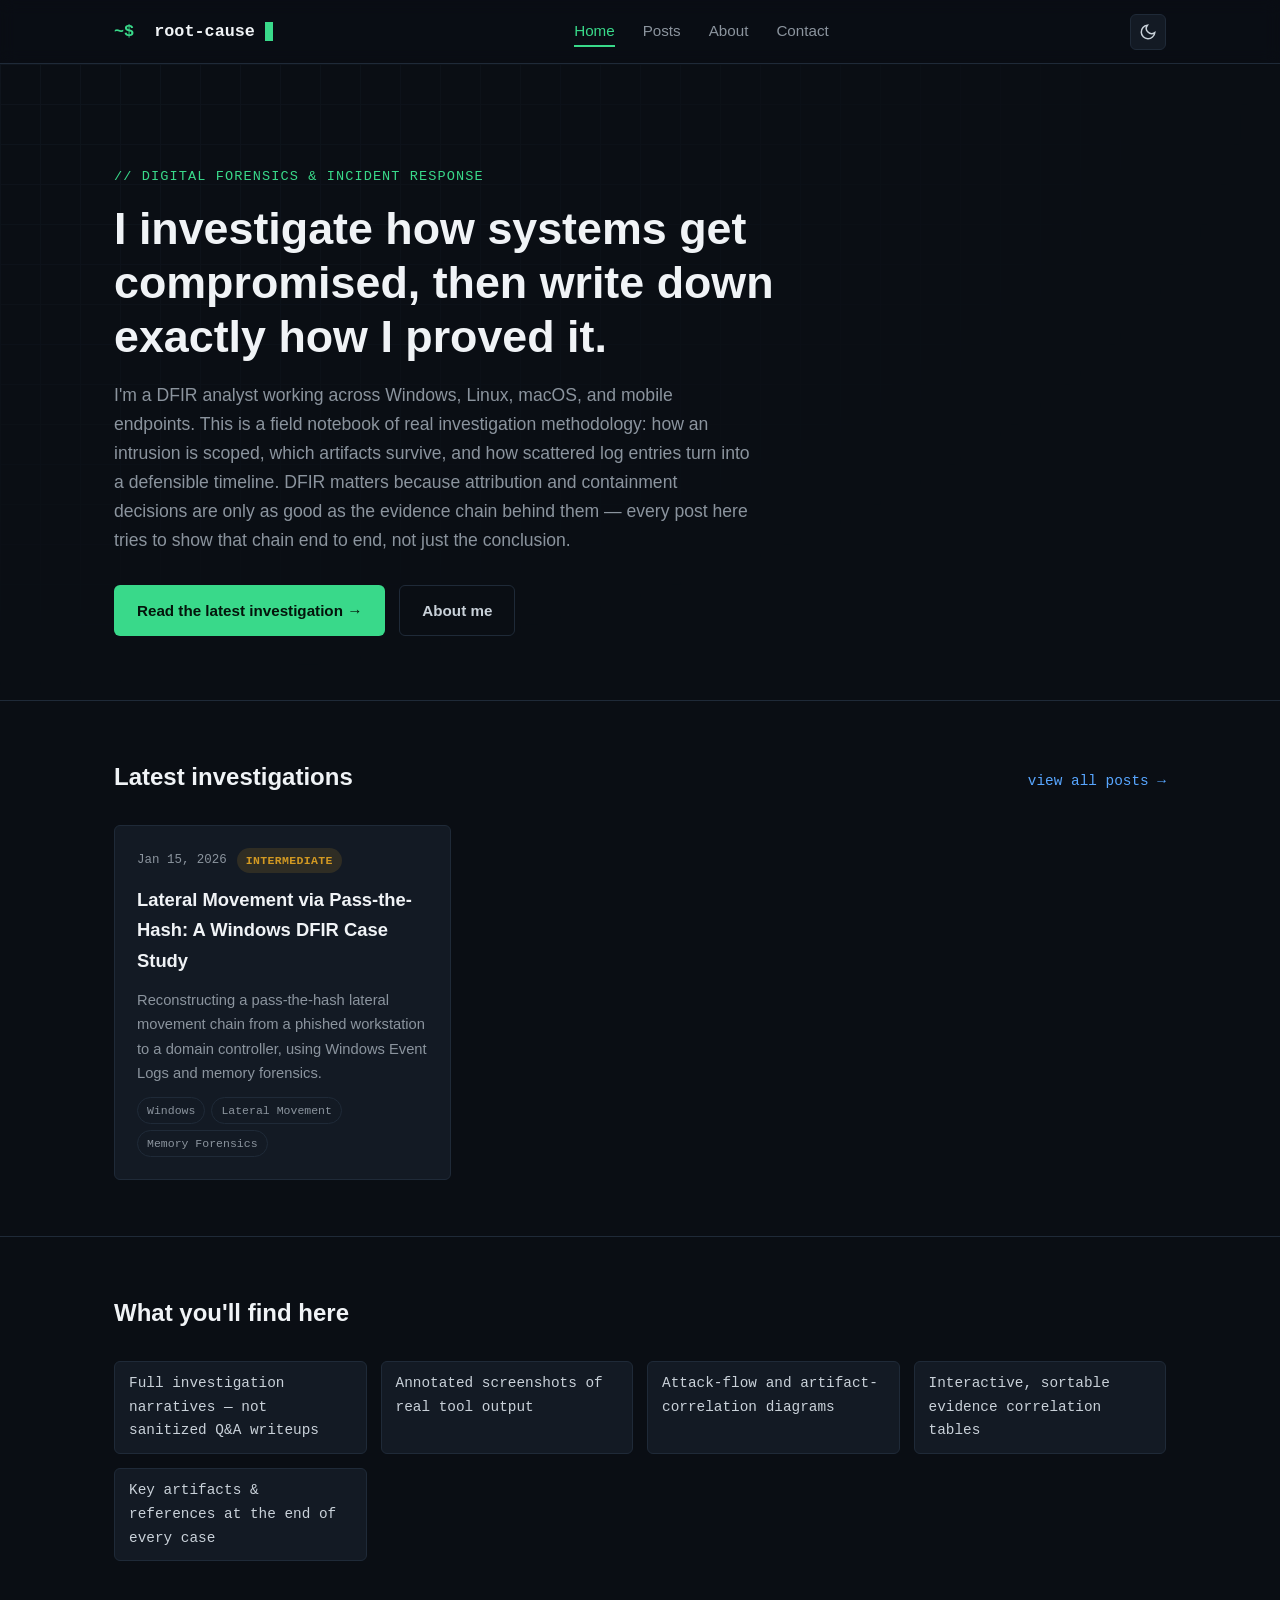
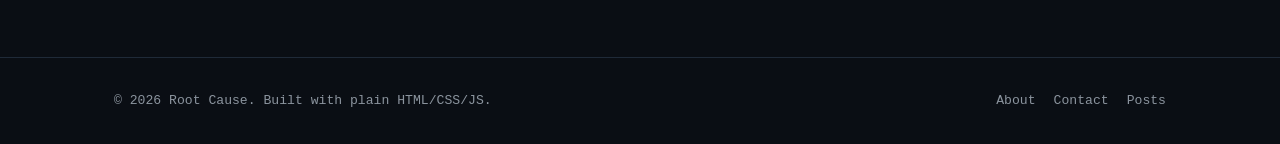
==== index.html @ 230860d8 "Initial Root Cause site Co-Authored-By: Claude Sonnet 5.5 <noreply@anthropic.com>" ====
<!DOCTYPE html>
<html lang="en">
<head>
  <meta charset="UTF-8">
  <meta name="viewport" content="width=device-width, initial-scale=1.0">
  <title>Root Cause | Digital Forensics &amp; Incident Response</title>
  <meta name="description" content="Investigation write-ups in digital forensics and incident response: Windows, Linux, macOS, mobile, and email case studies.">
  <link rel="stylesheet" href="css/style.css">
  <link rel="stylesheet" href="css/syntax-highlight.css">
</head>
<body data-posts-json="posts.json">

  <header class="site-header">
    <div class="container">
      <a href="index.html" class="brand"><span class="prompt">~$</span>&nbsp;root-cause<span class="cursor"></span></a>
      <nav>
        <ul class="nav-links">
          <li><a href="index.html" class="active">Home</a></li>
          <li><a href="posts/index.html">Posts</a></li>
          <li><a href="about.html">About</a></li>
          <li><a href="contact.html">Contact</a></li>
        </ul>
      </nav>
      <div class="nav-actions">
        <button class="theme-toggle" data-theme-toggle aria-label="Toggle dark/light theme">
          <svg class="icon-moon" viewBox="0 0 24 24" fill="none" stroke="currentColor" stroke-width="2"><path d="M21 12.79A9 9 0 1111.21 3 7 7 0 0021 12.79z"/></svg>
          <svg class="icon-sun" viewBox="0 0 24 24" fill="none" stroke="currentColor" stroke-width="2"><circle cx="12" cy="12" r="5"/><path d="M12 1v2M12 21v2M4.22 4.22l1.42 1.42M18.36 18.36l1.42 1.42M1 12h2M21 12h2M4.22 19.78l1.42-1.42M18.36 5.64l1.42-1.42"/></svg>
        </button>
        <button class="nav-burger" data-nav-burger aria-label="Toggle menu">
          <svg viewBox="0 0 24 24" width="18" height="18" fill="none" stroke="currentColor" stroke-width="2"><path d="M3 12h18M3 6h18M3 18h18"/></svg>
        </button>
      </div>
    </div>
  </header>

  <div class="mobile-nav" data-mobile-nav>
    <ul>
      <li><a href="index.html">Home</a></li>
      <li><a href="posts/index.html">Posts</a></li>
      <li><a href="about.html">About</a></li>
      <li><a href="contact.html">Contact</a></li>
    </ul>
  </div>

  <main>
    <section class="hero">
      <div class="container">
        <p class="eyebrow">// digital forensics &amp; incident response</p>
        <h1>I investigate how systems get compromised, then write down exactly how I proved it.</h1>
        <p class="lede">
          I'm a DFIR analyst working across Windows, Linux, macOS, and mobile endpoints. This is a
          field notebook of real investigation methodology: how an intrusion is scoped, which
          artifacts survive, and how scattered log entries turn into a defensible timeline.
          DFIR matters because attribution and containment decisions are only as good as the
          evidence chain behind them — every post here tries to show that chain end to end,
          not just the conclusion.
        </p>
        <div class="hero-actions">
          <a class="btn btn-primary" href="posts/2026-01-15-pass-the-hash-lateral-movement.html">Read the latest investigation →</a>
          <a class="btn btn-ghost" href="about.html">About me</a>
        </div>
      </div>
    </section>

    <section class="section">
      <div class="container">
        <div class="section-head">
          <h2>Latest investigations</h2>
          <a class="view-all" href="posts/index.html">view all posts →</a>
        </div>
        <div id="latest-posts" class="post-grid" data-limit="3">
          <p class="empty-state">// loading posts…</p>
        </div>
      </div>
    </section>

    <section class="section" style="border-top:1px solid var(--border);">
      <div class="container">
        <div class="section-head"><h2>What you'll find here</h2></div>
        <ul class="skill-list" style="display:grid;grid-template-columns:repeat(auto-fill,minmax(220px,1fr));gap:14px;">
          <li>Full investigation narratives — not sanitized Q&amp;A writeups</li>
          <li>Annotated screenshots of real tool output</li>
          <li>Attack-flow and artifact-correlation diagrams</li>
          <li>Interactive, sortable evidence correlation tables</li>
          <li>Key artifacts &amp; references at the end of every case</li>
        </ul>
      </div>
    </section>
  </main>

  <footer class="site-footer">
    <div class="container">
      <span>© 2026 Root Cause. Built with plain HTML/CSS/JS.</span>
      <div class="footer-links">
        <a href="about.html">About</a>
        <a href="contact.html">Contact</a>
        <a href="posts/index.html">Posts</a>
      </div>
    </div>
  </footer>

  <script src="js/main.js"></script>
  <script src="js/filter.js"></script>
</body>
</html>
---- css/style.css ----
/* ==========================================================================
   DFIR Blog — core stylesheet
   No external fonts/CDNs: system font stack only, for fast/offline loads.
   ========================================================================== */

:root {
  --bg: #0a0e14;
  --bg-elevated: #111721;
  --bg-card: #131a24;
  --border: #1f2a38;
  --text: #c9d1d9;
  --text-dim: #8b949e;
  --text-bright: #f0f3f6;
  --accent: #39d98a;
  --accent-dim: #23a466;
  --accent-2: #58a6ff;
  --danger: #f85149;
  --warning: #d29922;
  --code-bg: #0d1117;
  --shadow: 0 4px 24px rgba(0, 0, 0, 0.4);
  --font-body: -apple-system, BlinkMacSystemFont, "Segoe UI", Roboto, "Helvetica Neue", Arial, sans-serif;
  --font-mono: ui-monospace, SFMono-Regular, "Cascadia Code", Consolas, "Liberation Mono", Menlo, monospace;
  --radius: 6px;
  --max-width: 1100px;
  --header-h: 64px;
}

[data-theme="light"] {
  --bg: #f6f8fa;
  --bg-elevated: #ffffff;
  --bg-card: #ffffff;
  --border: #d0d7de;
  --text: #1f2328;
  --text-dim: #57606a;
  --text-bright: #0a0e14;
  --accent: #1a7f4e;
  --accent-dim: #146b41;
  --accent-2: #0969da;
  --danger: #cf222e;
  --warning: #9a6700;
  --code-bg: #f6f8fa;
  --shadow: 0 4px 24px rgba(140, 149, 159, 0.2);
}

* { box-sizing: border-box; }

html {
  scroll-behavior: smooth;
}

body {
  margin: 0;
  background: var(--bg);
  color: var(--text);
  font-family: var(--font-body);
  font-size: 16px;
  line-height: 1.65;
  transition: background 0.25s ease, color 0.25s ease;
}

img { max-width: 100%; display: block; }

a { color: var(--accent-2); text-decoration: none; }
a:hover { text-decoration: underline; }

.container {
  max-width: var(--max-width);
  margin: 0 auto;
  padding: 0 24px;
}

/* ---------- Header / Nav ---------- */

.site-header {
  position: sticky;
  top: 0;
  z-index: 100;
  height: var(--header-h);
  display: flex;
  align-items: center;
  background: rgba(10, 14, 20, 0.85);
  backdrop-filter: blur(8px);
  border-bottom: 1px solid var(--border);
}

[data-theme="light"] .site-header {
  background: rgba(246, 248, 250, 0.85);
}

.site-header .container {
  display: flex;
  align-items: center;
  justify-content: space-between;
  width: 100%;
}

.brand {
  display: flex;
  align-items: center;
  gap: 10px;
  font-family: var(--font-mono);
  font-weight: 600;
  font-size: 1.05rem;
  color: var(--text-bright);
}

.brand .prompt {
  color: var(--accent);
}

.brand .cursor {
  display: inline-block;
  width: 8px;
  height: 1.1em;
  background: var(--accent);
  animation: blink 1.1s steps(1) infinite;
  vertical-align: text-bottom;
}

@keyframes blink {
  0%, 49% { opacity: 1; }
  50%, 100% { opacity: 0; }
}

.nav-links {
  display: flex;
  align-items: center;
  gap: 28px;
  list-style: none;
  margin: 0;
  padding: 0;
}

.nav-links a {
  color: var(--text-dim);
  font-size: 0.95rem;
  font-weight: 500;
  position: relative;
  padding: 4px 0;
}

.nav-links a:hover,
.nav-links a.active {
  color: var(--accent);
  text-decoration: none;
}

.nav-links a.active::after {
  content: "";
  position: absolute;
  left: 0; right: 0; bottom: -4px;
  height: 2px;
  background: var(--accent);
}

.nav-actions {
  display: flex;
  align-items: center;
  gap: 14px;
}

.theme-toggle, .nav-burger {
  background: var(--bg-card);
  border: 1px solid var(--border);
  color: var(--text);
  border-radius: var(--radius);
  width: 36px;
  height: 36px;
  display: flex;
  align-items: center;
  justify-content: center;
  cursor: pointer;
  transition: border-color 0.2s ease, transform 0.15s ease;
}

.theme-toggle:hover, .nav-burger:hover {
  border-color: var(--accent);
  transform: translateY(-1px);
}

.icon-sun, .icon-moon { display: none; width: 18px; height: 18px; }
[data-theme="light"] .icon-sun { display: block; }
:root:not([data-theme="light"]) .icon-moon { display: block; }

.nav-burger { display: none; }

/* ---------- Hero ---------- */

.hero {
  padding: 88px 0 64px;
  border-bottom: 1px solid var(--border);
  position: relative;
  overflow: hidden;
}

.hero::before {
  content: "";
  position: absolute;
  inset: 0;
  background-image:
    linear-gradient(var(--border) 1px, transparent 1px),
    linear-gradient(90deg, var(--border) 1px, transparent 1px);
  background-size: 40px 40px;
  opacity: 0.25;
  mask-image: radial-gradient(ellipse at top left, black, transparent 70%);
  pointer-events: none;
}

.hero .container { position: relative; }

.eyebrow {
  font-family: var(--font-mono);
  color: var(--accent);
  font-size: 0.85rem;
  letter-spacing: 0.08em;
  text-transform: uppercase;
  margin-bottom: 14px;
}

.hero h1 {
  font-size: clamp(1.9rem, 4vw, 2.8rem);
  line-height: 1.2;
  color: var(--text-bright);
  margin: 0 0 18px;
  max-width: 760px;
}

.hero p.lede {
  font-size: 1.1rem;
  color: var(--text-dim);
  max-width: 640px;
  margin: 0 0 30px;
}

.btn {
  display: inline-flex;
  align-items: center;
  gap: 8px;
  padding: 12px 22px;
  border-radius: var(--radius);
  font-weight: 600;
  font-size: 0.95rem;
  border: 1px solid transparent;
  cursor: pointer;
  transition: transform 0.15s ease, box-shadow 0.15s ease, background 0.15s ease;
}

.btn:hover { text-decoration: none; transform: translateY(-2px); }

.btn-primary {
  background: var(--accent);
  color: #04140b;
}
.btn-primary:hover { box-shadow: 0 6px 20px rgba(57, 217, 138, 0.35); }

.btn-ghost {
  background: transparent;
  border-color: var(--border);
  color: var(--text);
}
.btn-ghost:hover { border-color: var(--accent); color: var(--accent); }

.hero-actions { display: flex; gap: 14px; flex-wrap: wrap; }

/* ---------- Section headings ---------- */

.section {
  padding: 56px 0;
}

.section-head {
  display: flex;
  align-items: baseline;
  justify-content: space-between;
  margin-bottom: 28px;
  flex-wrap: wrap;
  gap: 12px;
}

.section-head h2 {
  font-size: 1.5rem;
  color: var(--text-bright);
  margin: 0;
}

.section-head .view-all {
  font-family: var(--font-mono);
  font-size: 0.9rem;
}

/* ---------- Post cards / grid ---------- */

.post-grid {
  display: grid;
  grid-template-columns: repeat(auto-fill, minmax(300px, 1fr));
  gap: 20px;
}

.post-card {
  background: var(--bg-card);
  border: 1px solid var(--border);
  border-radius: var(--radius);
  padding: 22px;
  display: flex;
  flex-direction: column;
  gap: 12px;
  transition: border-color 0.2s ease, transform 0.2s ease, box-shadow 0.2s ease;
  opacity: 0;
  transform: translateY(14px);
}

.post-card.in-view {
  opacity: 1;
  transform: translateY(0);
}

.post-card:hover {
  border-color: var(--accent);
  transform: translateY(-3px);
  box-shadow: var(--shadow);
}

.post-card .meta-row {
  display: flex;
  align-items: center;
  gap: 10px;
  font-family: var(--font-mono);
  font-size: 0.78rem;
  color: var(--text-dim);
}

.post-card h3 {
  margin: 0;
  font-size: 1.15rem;
  color: var(--text-bright);
}

.post-card h3 a { color: inherit; }

.post-card p {
  margin: 0;
  color: var(--text-dim);
  font-size: 0.92rem;
  flex: 1;
}

.tag-row {
  display: flex;
  flex-wrap: wrap;
  gap: 6px;
}

.tag {
  font-family: var(--font-mono);
  font-size: 0.72rem;
  padding: 3px 9px;
  border-radius: 999px;
  border: 1px solid var(--border);
  color: var(--text-dim);
}

.badge {
  font-family: var(--font-mono);
  font-size: 0.72rem;
  padding: 3px 9px;
  border-radius: 999px;
  font-weight: 600;
  text-transform: uppercase;
  letter-spacing: 0.03em;
}

.badge-beginner { background: rgba(57, 217, 138, 0.15); color: var(--accent); }
.badge-intermediate { background: rgba(210, 153, 34, 0.15); color: var(--warning); }
.badge-advanced { background: rgba(248, 81, 73, 0.15); color: var(--danger); }

/* ---------- Filters (posts index) ---------- */

.filter-bar {
  display: flex;
  flex-wrap: wrap;
  gap: 10px;
  margin-bottom: 30px;
}

.filter-chip {
  font-family: var(--font-mono);
  font-size: 0.85rem;
  background: var(--bg-card);
  border: 1px solid var(--border);
  color: var(--text-dim);
  padding: 7px 16px;
  border-radius: 999px;
  cursor: pointer;
  transition: all 0.15s ease;
}

.filter-chip:hover { border-color: var(--accent); color: var(--text); }

.filter-chip.active {
  background: var(--accent);
  border-color: var(--accent);
  color: #04140b;
}

.empty-state {
  color: var(--text-dim);
  font-family: var(--font-mono);
  padding: 40px 0;
  text-align: center;
}

/* ---------- Article ---------- */

.article-header {
  padding: 56px 0 32px;
  border-bottom: 1px solid var(--border);
}

.article-header h1 {
  font-size: clamp(1.6rem, 3.4vw, 2.3rem);
  color: var(--text-bright);
  margin: 14px 0;
}

.frontmatter {
  display: flex;
  flex-wrap: wrap;
  gap: 10px 24px;
  font-family: var(--font-mono);
  font-size: 0.85rem;
  color: var(--text-dim);
  margin: 18px 0;
}

.frontmatter .fm-item strong {
  color: var(--text);
  font-weight: 600;
}

.killchain-box {
  background: var(--bg-card);
  border-left: 3px solid var(--accent);
  border-radius: 0 var(--radius) var(--radius) 0;
  padding: 16px 20px;
  margin-top: 20px;
  font-size: 0.98rem;
}

.killchain-box .label {
  font-family: var(--font-mono);
  color: var(--accent);
  font-size: 0.75rem;
  text-transform: uppercase;
  letter-spacing: 0.08em;
  display: block;
  margin-bottom: 6px;
}

.article-body-wrap {
  display: grid;
  grid-template-columns: minmax(0, 1fr) 240px;
  gap: 48px;
  padding: 40px 0 80px;
  align-items: start;
}

.article-body {
  max-width: 720px;
  font-size: 1.03rem;
}

.article-body h2 {
  color: var(--text-bright);
  font-size: 1.4rem;
  margin: 44px 0 16px;
  scroll-margin-top: 84px;
}

.article-body h3 {
  color: var(--text-bright);
  font-size: 1.15rem;
  margin: 34px 0 12px;
  scroll-margin-top: 84px;
}

.article-body p { margin: 0 0 18px; color: var(--text); }
.article-body ul, .article-body ol { margin: 0 0 18px; padding-left: 24px; color: var(--text); }
.article-body li { margin-bottom: 6px; }
.article-body blockquote {
  margin: 20px 0;
  padding: 4px 18px;
  border-left: 3px solid var(--border);
  color: var(--text-dim);
  font-style: italic;
}

.article-body figure {
  margin: 28px 0;
}

.article-body figcaption {
  font-size: 0.85rem;
  color: var(--text-dim);
  margin-top: 10px;
  text-align: center;
  font-family: var(--font-mono);
}

.article-body figure img, .article-body figure svg {
  border: 1px solid var(--border);
  border-radius: var(--radius);
  background: var(--code-bg);
}

.diagram-wrap {
  background: var(--bg-card);
  border: 1px solid var(--border);
  border-radius: var(--radius);
  padding: 20px;
  margin: 28px 0;
  overflow-x: auto;
}

/* ---------- Code blocks ---------- */

pre {
  background: var(--code-bg);
  border: 1px solid var(--border);
  border-radius: var(--radius);
  padding: 16px 18px;
  overflow-x: auto;
  margin: 20px 0;
  position: relative;
}

pre code {
  font-family: var(--font-mono);
  font-size: 0.88rem;
  line-height: 1.6;
  color: var(--text);
}

code {
  font-family: var(--font-mono);
  background: var(--code-bg);
  padding: 2px 6px;
  border-radius: 4px;
  font-size: 0.88em;
}

pre code { background: none; padding: 0; }

.code-label {
  position: absolute;
  top: 0;
  right: 0;
  font-family: var(--font-mono);
  font-size: 0.7rem;
  color: var(--text-dim);
  background: var(--bg-elevated);
  border: 1px solid var(--border);
  border-top: none;
  border-right: none;
  border-radius: 0 6px 0 6px;
  padding: 3px 10px;
  text-transform: uppercase;
  letter-spacing: 0.05em;
}

/* ---------- Reconstructed timeline ---------- */
/* A borderless rail, not a boxed widget — the timeline reads as part of
   the article, not a separate panel dropped into it. */

.timeline-section ol {
  list-style: none;
  margin: 0;
  padding: 0;
  border-left: 1px solid var(--border);
}

.timeline-section li {
  display: grid;
  gap: 3px 16px;
  grid-template-columns: 1fr;
  padding: 13px 0 13px 20px;
  position: relative;
}

.timeline-section li::before {
  content: "";
  position: absolute;
  left: -3.5px;
  top: 21px;
  width: 6px;
  height: 6px;
  background: var(--accent);
  border-radius: 50%;
}

/* Marks the events where the investigation's severity actually escalates
   (credential theft, exfil, C2) — a deliberate color break in an
   otherwise uniform rail, not decoration. */
.timeline-section li.critical::before { background: var(--danger); }
.timeline-section li.critical .tl-time { color: var(--danger); }

@media (min-width: 46rem) {
  .timeline-section li {
    grid-template-columns: 10rem minmax(0, 1fr) 14rem;
    align-items: baseline;
  }
}

.tl-time {
  font-family: var(--font-mono);
  font-size: 0.82rem;
  color: var(--accent);
}

.tl-event { color: var(--text); font-size: 1rem; }

.tl-source {
  font-family: var(--font-mono);
  font-size: 0.75rem;
  color: var(--text-dim);
  word-break: break-word;
}

/* ---------- Evidence / artifact correlation table ---------- */
/* Same principle: a plain table that sits in the page flow — row-rule
   dividers only, no card, no shaded header band. */

.ev-controls {
  display: flex;
  flex-wrap: wrap;
  gap: 12px 20px;
  align-items: end;
  margin-bottom: 24px;
}

.ev-search {
  display: flex;
  flex-direction: column;
  gap: 6px;
}

.ev-search span {
  font-family: var(--font-mono);
  font-size: 0.72rem;
  color: var(--text-dim);
  text-transform: uppercase;
  letter-spacing: 0.05em;
}

#ev-q {
  background: var(--bg-card);
  border: 1px solid var(--border);
  color: var(--text);
  font-family: var(--font-mono);
  font-size: 0.85rem;
  padding: 9px 12px;
  border-radius: var(--radius);
  min-width: 15rem;
}

#ev-q:focus { outline: 1px solid var(--accent); }

.ev-controls .filter-bar { margin: 0; }

/* The article column is capped at 720px for prose readability, which is
   too narrow for 5 text-heavy columns — cramming them in forced every
   cell into a squeeze-wrap. Instead the table gets a min-width wider
   than that column and scrolls horizontally (desktop/tablet only —
   the media query below swaps to stacked cards on phones, where
   scrolling a wide table sideways is the worse of the two options). */
.ev-table-scroll { overflow-x: auto; padding-bottom: 2px; }

table.ev-table {
  width: 100%;
  min-width: 820px;
  border-collapse: collapse;
  font-size: 0.92rem;
}

table.ev-table th {
  text-align: left;
  font-family: var(--font-mono);
  font-size: 0.72rem;
  text-transform: uppercase;
  letter-spacing: 0.04em;
  color: var(--text-dim);
  border-top: 1px solid var(--border);
  border-bottom: 1px solid var(--border);
  padding: 10px 18px 10px 0;
  vertical-align: bottom;
}

table.ev-table td {
  padding: 14px 18px 14px 0;
  border-bottom: 1px solid var(--border);
  vertical-align: top;
  line-height: 1.5;
  transition: background 0.12s ease;
}

table.ev-table tbody tr:hover td { background: rgba(57, 217, 138, 0.05); }
table.ev-table tbody tr:last-child td { border-bottom: none; }

table.ev-table td.mono {
  font-family: var(--font-mono);
  font-size: 0.84rem;
  word-break: break-word;
}

table.ev-table td.limit { color: var(--text-dim); }

table.ev-table tr[hidden] { display: none; }

.conf {
  font-family: var(--font-mono);
  font-size: 0.72rem;
  border: 1px solid;
  padding: 3px 8px;
  border-radius: 3px;
  white-space: nowrap;
}

.conf-high   { color: var(--accent);  border-color: rgba(57, 217, 138, 0.4); }
.conf-medium { color: var(--warning); border-color: rgba(210, 153, 34, 0.4); }
.conf-low    { color: var(--danger);  border-color: rgba(248, 81, 73, 0.4); }

.ev-empty {
  padding: 18px 0;
  color: var(--text-dim);
  font-family: var(--font-mono);
  font-size: 0.85rem;
}

@media (max-width: 46rem) {
  table.ev-table, table.ev-table tbody, table.ev-table tr, table.ev-table td { display: block; width: 100%; min-width: 0; }
  .ev-table-scroll { overflow-x: visible; }
  table.ev-table thead { display: none; }
  table.ev-table tr { border-bottom: 1px solid var(--border); padding: 16px 0; }
  table.ev-table td { border: 0; padding: 4px 0; }
  table.ev-table td::before {
    content: attr(data-label) ": ";
    color: var(--text-dim);
    font-family: var(--font-mono);
    font-size: 0.7rem;
  }
}

/* ---------- Key learnings ---------- */

.learnings-box {
  background: var(--bg-card);
  border: 1px solid var(--border);
  border-radius: var(--radius);
  padding: 26px 28px;
  margin-top: 40px;
}

.learnings-box h2 {
  margin-top: 0 !important;
}

.learnings-box ul { padding-left: 20px; }

.artifact-ref-grid {
  display: grid;
  grid-template-columns: repeat(auto-fill, minmax(200px, 1fr));
  gap: 10px;
  margin-top: 14px;
}

.artifact-ref-grid .ref-item {
  font-family: var(--font-mono);
  font-size: 0.82rem;
  background: var(--code-bg);
  border: 1px solid var(--border);
  border-radius: var(--radius);
  padding: 10px 12px;
  color: var(--text-dim);
}

.artifact-ref-grid .ref-item strong { color: var(--accent); display: block; margin-bottom: 3px; }

/* ---------- TOC sidebar ---------- */

.toc-sidebar {
  position: sticky;
  top: 84px;
}

.toc-sidebar .toc-title {
  font-family: var(--font-mono);
  font-size: 0.75rem;
  text-transform: uppercase;
  letter-spacing: 0.08em;
  color: var(--text-dim);
  margin-bottom: 12px;
}

#toc-list {
  list-style: none;
  margin: 0;
  padding: 0;
  border-left: 1px solid var(--border);
}

#toc-list li a {
  display: block;
  padding: 6px 0 6px 16px;
  margin-left: -1px;
  border-left: 2px solid transparent;
  color: var(--text-dim);
  font-size: 0.88rem;
}

#toc-list li.level-3 a { padding-left: 30px; font-size: 0.83rem; }

#toc-list li a:hover { color: var(--text); text-decoration: none; }

#toc-list li a.active {
  color: var(--accent);
  border-left-color: var(--accent);
}

/* ---------- Post footer nav ---------- */

.post-footer-nav {
  border-top: 1px solid var(--border);
  padding-top: 24px;
  margin-top: 48px;
  display: flex;
  justify-content: space-between;
  align-items: center;
  flex-wrap: wrap;
  gap: 16px;
}

.post-footer-nav .back-link {
  font-family: var(--font-mono);
  font-size: 0.9rem;
}

/* ---------- About / Contact ---------- */

.page-header {
  padding: 64px 0 32px;
  border-bottom: 1px solid var(--border);
}

.page-header h1 { color: var(--text-bright); font-size: 2.1rem; margin: 0 0 12px; }
.page-header p { color: var(--text-dim); max-width: 640px; }

.about-grid {
  display: grid;
  grid-template-columns: 2fr 1fr;
  gap: 48px;
  padding: 48px 0;
}

.skill-list { list-style: none; padding: 0; margin: 0; display: flex; flex-direction: column; gap: 10px; }
.skill-list li {
  font-family: var(--font-mono);
  font-size: 0.9rem;
  padding: 10px 14px;
  background: var(--bg-card);
  border: 1px solid var(--border);
  border-radius: var(--radius);
}

.contact-methods {
  display: grid;
  grid-template-columns: repeat(auto-fill, minmax(220px, 1fr));
  gap: 16px;
  margin-top: 32px;
}

.contact-card {
  background: var(--bg-card);
  border: 1px solid var(--border);
  border-radius: var(--radius);
  padding: 20px;
  text-align: center;
  transition: border-color 0.2s ease, transform 0.2s ease;
}

.contact-card:hover { border-color: var(--accent); transform: translateY(-2px); }
.contact-card .label { font-family: var(--font-mono); font-size: 0.78rem; color: var(--text-dim); text-transform: uppercase; letter-spacing: 0.06em; }
.contact-card .value { margin-top: 8px; font-weight: 600; color: var(--text-bright); }

/* ---------- Footer ---------- */

.site-footer {
  border-top: 1px solid var(--border);
  padding: 32px 0;
  margin-top: 40px;
}

.site-footer .container {
  display: flex;
  justify-content: space-between;
  align-items: center;
  flex-wrap: wrap;
  gap: 12px;
  font-family: var(--font-mono);
  font-size: 0.82rem;
  color: var(--text-dim);
}

.site-footer a { color: var(--text-dim); }
.site-footer a:hover { color: var(--accent); }

.footer-links { display: flex; gap: 18px; }

/* ---------- Scroll reveal ---------- */

.reveal {
  opacity: 0;
  transform: translateY(16px);
  transition: opacity 0.6s ease, transform 0.6s ease;
}
.reveal.in-view { opacity: 1; transform: translateY(0); }

/* ---------- Responsive ---------- */

@media (max-width: 860px) {
  .article-body-wrap { grid-template-columns: 1fr; }
  .toc-sidebar { display: none; }
  .about-grid { grid-template-columns: 1fr; }
}

@media (max-width: 720px) {
  .nav-links { display: none; }
  .nav-burger { display: flex; }
  .hero { padding: 56px 0 40px; }
}

@media (max-width: 480px) {
  .frontmatter { flex-direction: column; gap: 8px; }
}
---- css/syntax-highlight.css ----
/* Token colors for js/highlight.js (self-hosted, no CDN highlighter) */

.tok-keyword   { color: #ff7b72; }
.tok-string    { color: #a5d6ff; }
.tok-number    { color: #79c0ff; }
.tok-comment   { color: #8b949e; font-style: italic; }
.tok-function  { color: #d2a8ff; }
.tok-flag      { color: #ffa657; }
.tok-variable  { color: #79c0ff; }
.tok-operator  { color: #ff7b72; }
.tok-punct     { color: #8b949e; }
.tok-ip        { color: #39d98a; }
.tok-hash      { color: #d29922; }

[data-theme="light"] .tok-keyword   { color: #cf222e; }
[data-theme="light"] .tok-string    { color: #0a3069; }
[data-theme="light"] .tok-number    { color: #0550ae; }
[data-theme="light"] .tok-comment   { color: #6e7781; }
[data-theme="light"] .tok-function  { color: #8250df; }
[data-theme="light"] .tok-flag      { color: #953800; }
[data-theme="light"] .tok-variable  { color: #0550ae; }
[data-theme="light"] .tok-operator  { color: #cf222e; }
[data-theme="light"] .tok-ip        { color: #1a7f4e; }
[data-theme="light"] .tok-hash      { color: #9a6700; }

/* mobile nav drawer */
.mobile-nav {
  display: none;
  position: fixed;
  inset: var(--header-h) 0 0 0;
  background: var(--bg);
  z-index: 99;
  padding: 24px;
  border-top: 1px solid var(--border);
}
.mobile-nav.open { display: block; }
.mobile-nav ul { list-style: none; padding: 0; margin: 0; display: flex; flex-direction: column; gap: 4px; }
.mobile-nav a {
  display: block;
  padding: 14px 4px;
  font-size: 1.1rem;
  color: var(--text);
  border-bottom: 1px solid var(--border);
}
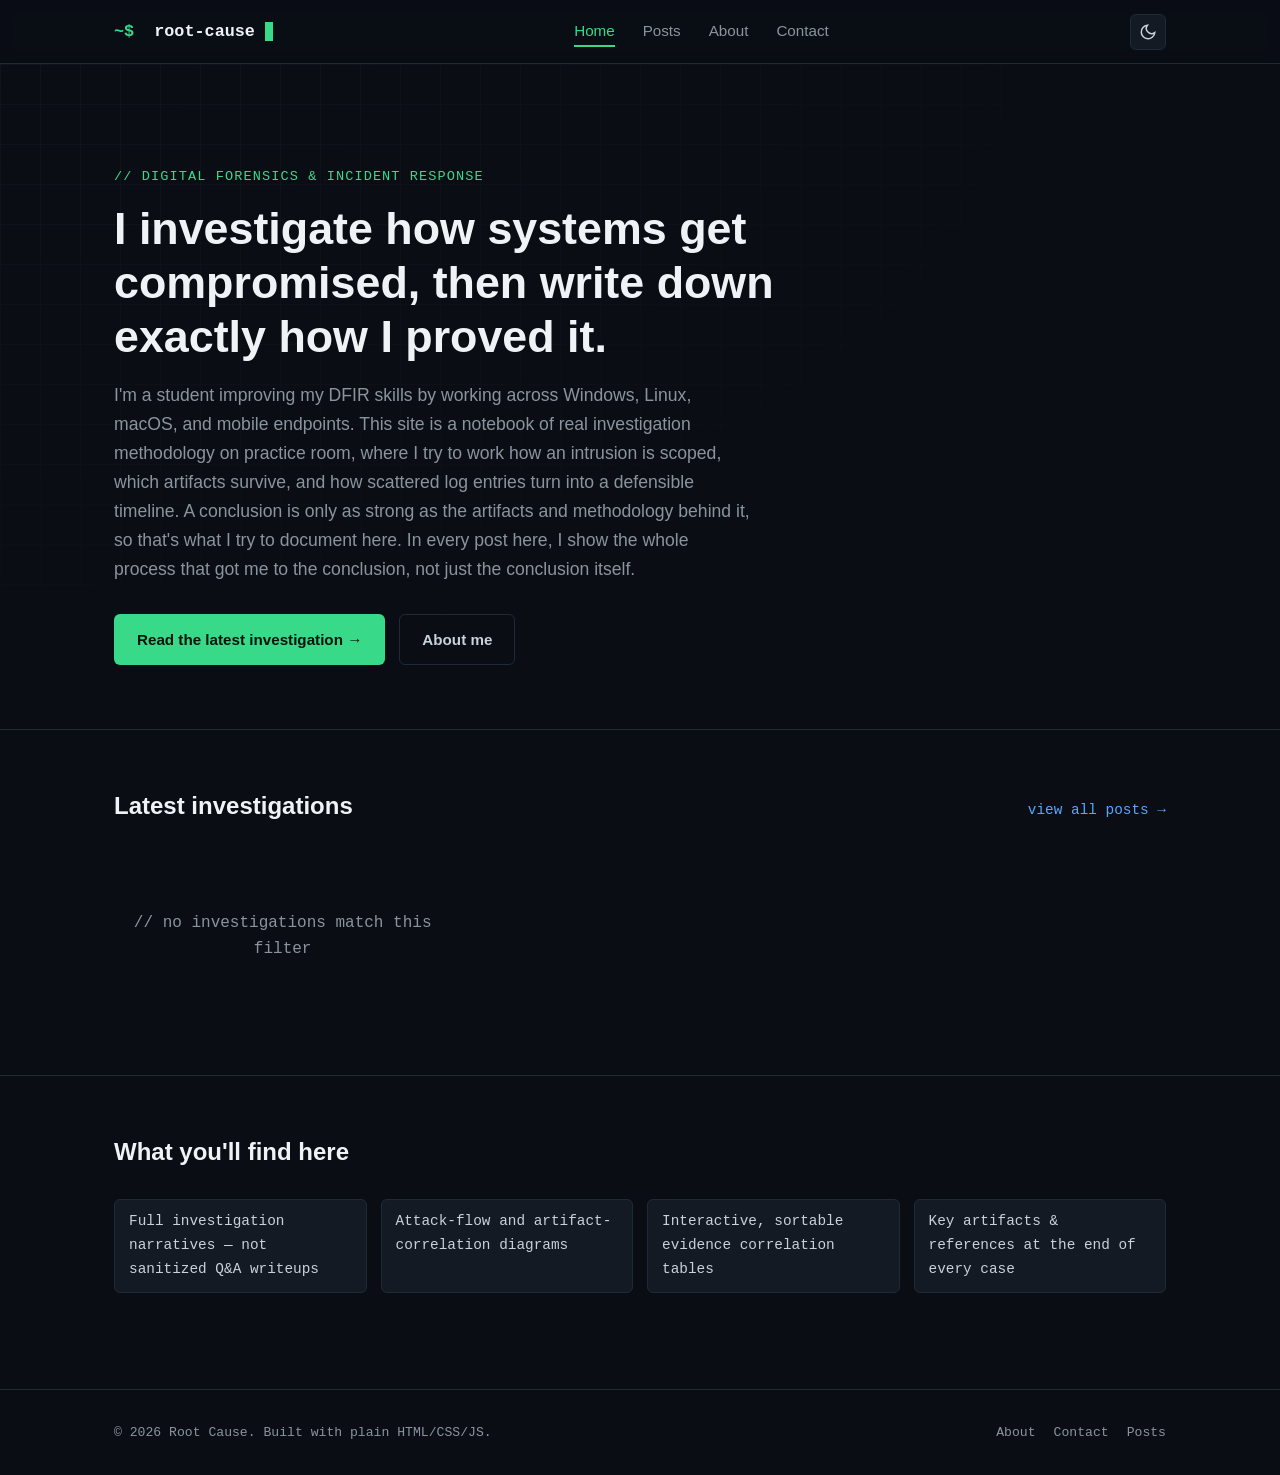
==== commit e2d950cc: "Home,About and Contact page" ====
--- a/index.html
+++ b/index.html
@@ -48,12 +48,10 @@
         <p class="eyebrow">// digital forensics &amp; incident response</p>
         <h1>I investigate how systems get compromised, then write down exactly how I proved it.</h1>
         <p class="lede">
-          I'm a DFIR analyst working across Windows, Linux, macOS, and mobile endpoints. This is a
-          field notebook of real investigation methodology: how an intrusion is scoped, which
+          I'm a student improving my DFIR skills by working across Windows, Linux, macOS, and mobile endpoints. This site is a
+          notebook of real investigation methodology on practice room, where I try to work how an intrusion is scoped, which
           artifacts survive, and how scattered log entries turn into a defensible timeline.
-          DFIR matters because attribution and containment decisions are only as good as the
-          evidence chain behind them — every post here tries to show that chain end to end,
-          not just the conclusion.
+          A conclusion is only as strong as the artifacts and methodology behind it, so that's what I try to document here. In every post here, I show the whole process that got me to the conclusion, not just the conclusion itself.
         </p>
         <div class="hero-actions">
           <a class="btn btn-primary" href="posts/2026-01-15-pass-the-hash-lateral-movement.html">Read the latest investigation →</a>
@@ -79,7 +77,6 @@
         <div class="section-head"><h2>What you'll find here</h2></div>
         <ul class="skill-list" style="display:grid;grid-template-columns:repeat(auto-fill,minmax(220px,1fr));gap:14px;">
           <li>Full investigation narratives — not sanitized Q&amp;A writeups</li>
-          <li>Annotated screenshots of real tool output</li>
           <li>Attack-flow and artifact-correlation diagrams</li>
           <li>Interactive, sortable evidence correlation tables</li>
           <li>Key artifacts &amp; references at the end of every case</li>
